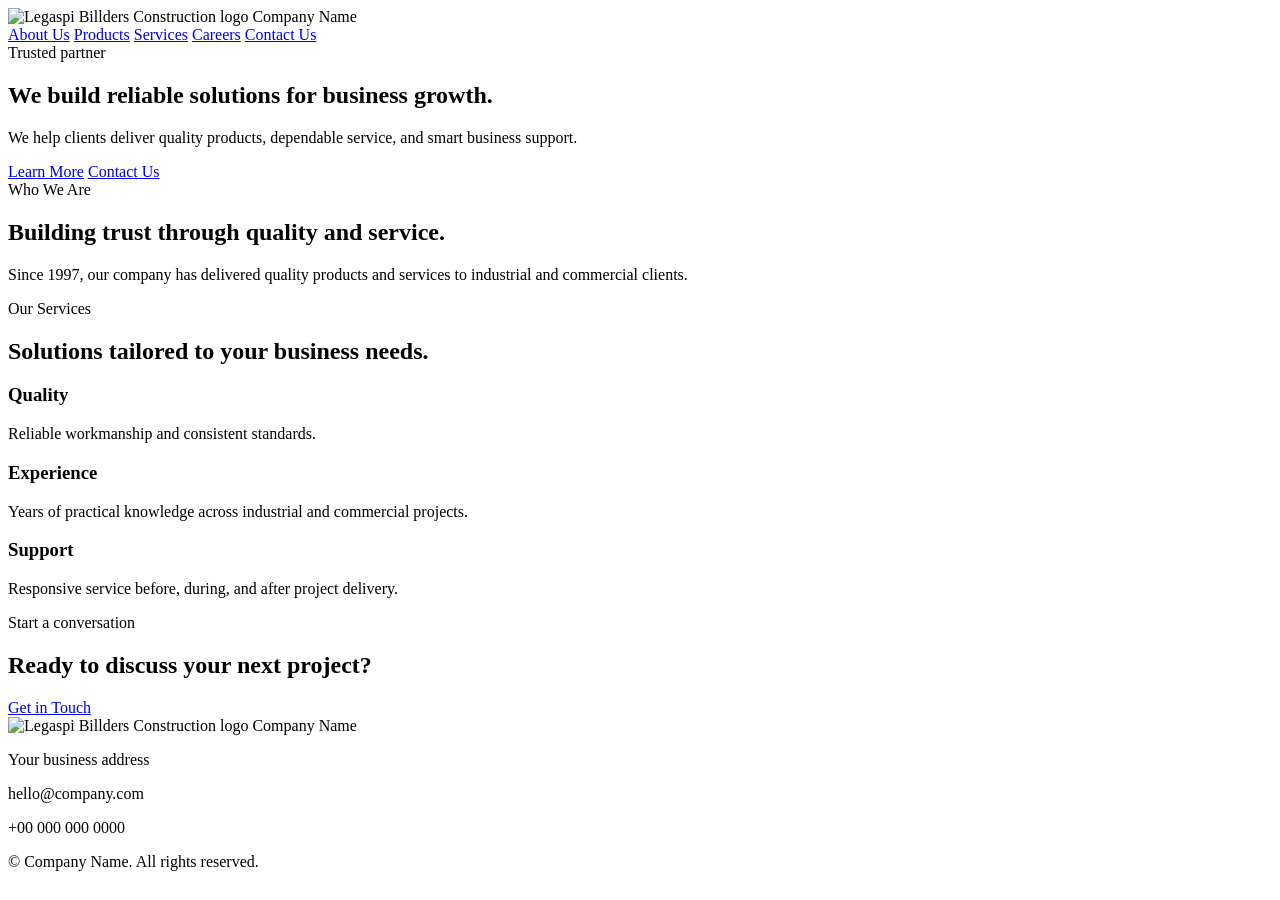
==== index.html @ e93a600a "Add files via upload" ====
<!DOCTYPE html>
<html lang="en">
  <head>
    <meta charset="UTF-8" />
    <meta name="viewport" content="width=device-width, initial-scale=1.0" />
    <title>Company Name</title>
    <meta name="description" content="Corporate company website starter for GitHub Pages with CMS editing support." />
    <link rel="preconnect" href="https://fonts.googleapis.com" />
    <link rel="preconnect" href="https://fonts.gstatic.com" crossorigin />
    <link href="https://fonts.googleapis.com/css2?family=Inter:wght@400;500;600;700;800&display=swap" rel="stylesheet" />
    <link rel="stylesheet" href="css/style.css" />
  </head>
  <body>
    <header class="site-header">
      <div class="container nav">
        <div class="brand">
          <img src="assets/logo.png" alt="Legaspi Billders Construction logo" class="brand-logo" />
          <span id="brand-name">Company Name</span>
        </div>
        <nav class="main-nav" aria-label="Main navigation">
          <a href="index.html" class="active">About Us</a>
          <a href="products.html">Products</a>
          <a href="services.html">Services</a>
          <a href="careers.html">Careers</a>
          <a href="contact.html">Contact Us</a>
        </nav>
      </div>
    </header>

    <main>
      <section class="hero">
        <div class="hero-overlay"></div>
        <div class="container hero-inner">
          <div class="hero-copy">
            <span class="eyebrow">Trusted partner</span>
            <h1 id="hero-title">We build reliable solutions for business growth.</h1>
            <p id="hero-subtitle">
              We help clients deliver quality products, dependable service, and smart business support.
            </p>
            <div class="hero-actions">
              <a class="btn btn-primary" href="about.html">Learn More</a>
              <a class="btn btn-secondary" href="contact.html">Contact Us</a>
            </div>
          </div>
        </div>
      </section>

      <section class="section intro">
        <div class="container two-col">
          <div>
            <span class="section-tag">Who We Are</span>
            <h2 id="about-title">Building trust through quality and service.</h2>
          </div>
          <div>
            <p id="about-summary">
              Since 1997, our company has delivered quality products and services to industrial and commercial clients.
            </p>
          </div>
        </div>
      </section>

      <section class="section services-overview">
        <div class="container">
          <div class="section-header">
            <span class="section-tag">Our Services</span>
            <h2>Solutions tailored to your business needs.</h2>
          </div>
          <div class="card-grid" id="services-grid"></div>
        </div>
      </section>

      <section class="section highlight-band">
        <div class="container three-col">
          <div class="info-box">
            <h3>Quality</h3>
            <p>Reliable workmanship and consistent standards.</p>
          </div>
          <div class="info-box">
            <h3>Experience</h3>
            <p>Years of practical knowledge across industrial and commercial projects.</p>
          </div>
          <div class="info-box">
            <h3>Support</h3>
            <p>Responsive service before, during, and after project delivery.</p>
          </div>
        </div>
      </section>

      <section class="section cta-section">
        <div class="container cta-box">
          <div>
            <span class="section-tag">Start a conversation</span>
            <h2>Ready to discuss your next project?</h2>
          </div>
          <a class="btn btn-primary" href="contact.html">Get in Touch</a>
        </div>
      </section>
    </main>

    <footer class="site-footer">
      <div class="container footer-inner">
        <div>
          <div class="brand footer-brand">
            <img src="assets/logo.png" alt="Legaspi Billders Construction logo" class="brand-logo footer-logo" />
            <span id="footer-brand">Company Name</span>
          </div>
          <p id="footer-address">Your business address</p>
        </div>
        <div>
          <p id="footer-contact">hello@company.com</p>
          <p id="footer-phone">+00 000 000 0000</p>
        </div>
      </div>
      <div class="container footer-bottom">
        <p>© <span id="year"></span> <span id="company-short">Company Name</span>. All rights reserved.</p>
      </div>
    </footer>

    <script src="js/site-data.js"></script>
  </body>
</html>
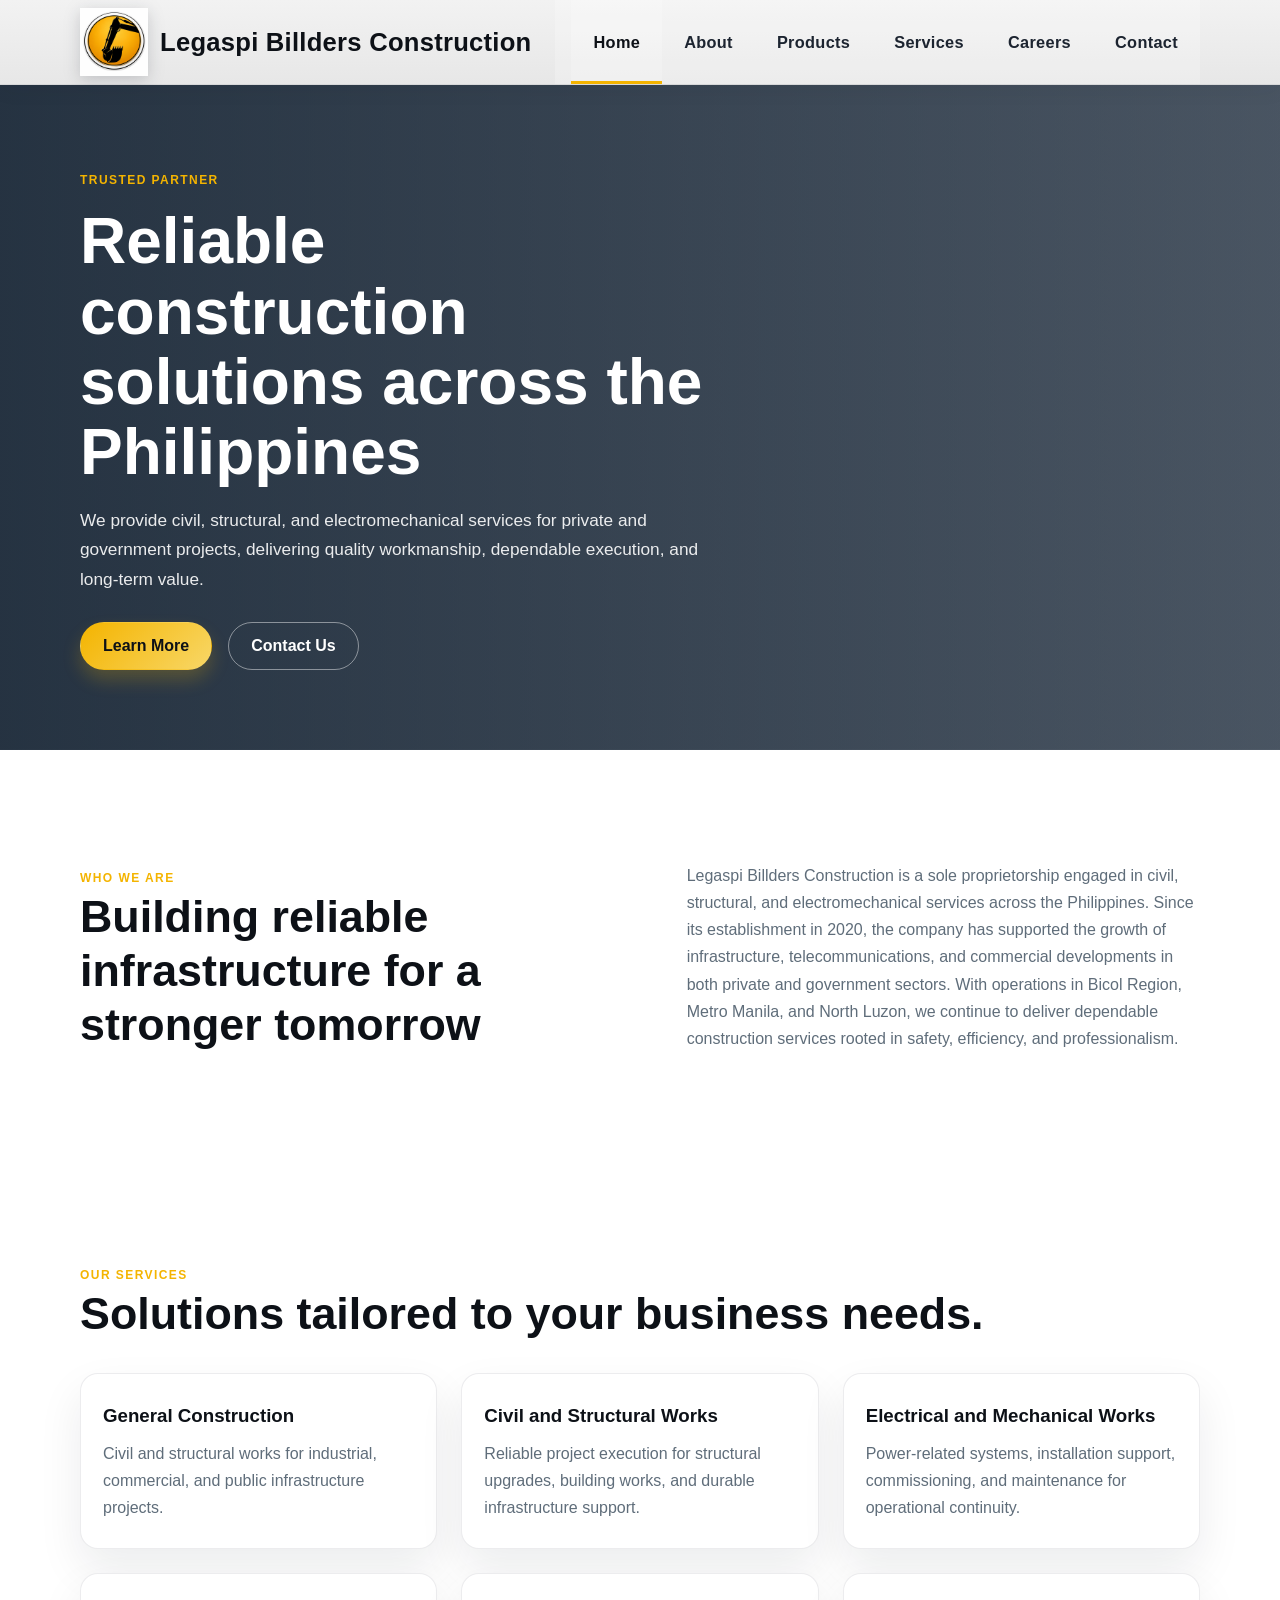
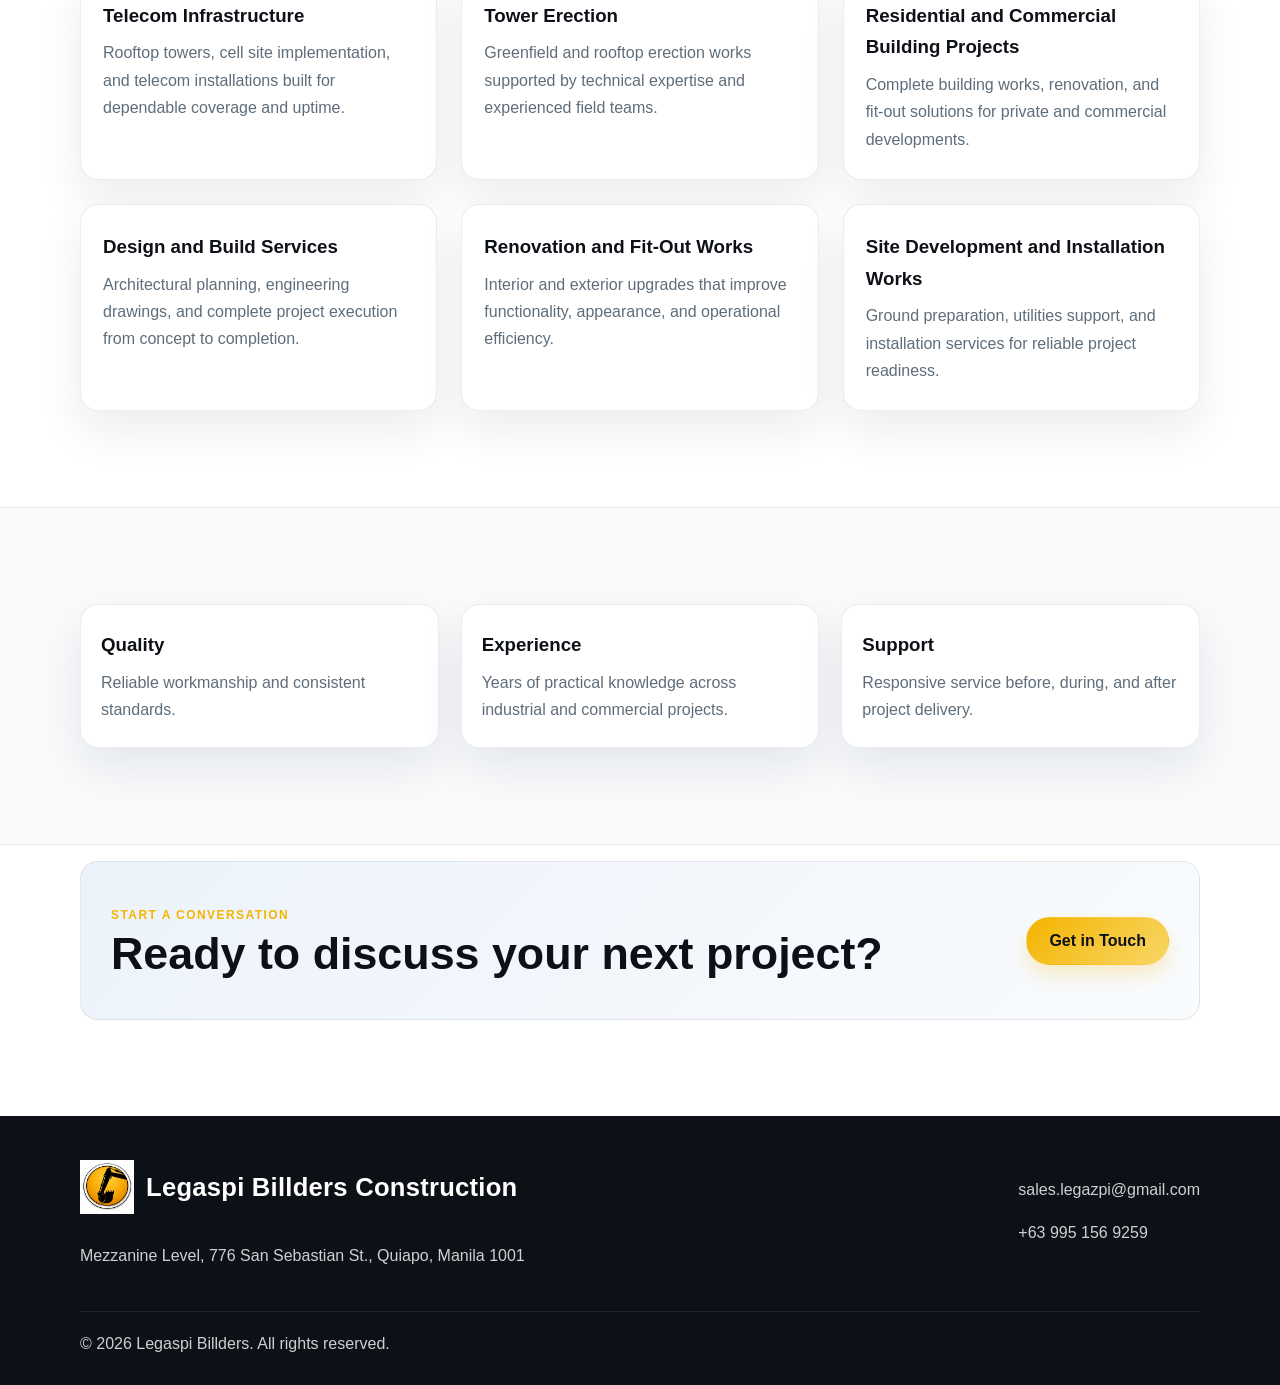
==== commit 3fe5be9f: "Add files via upload" ====
--- a/index.html
+++ b/index.html
@@ -3,8 +3,8 @@
   <head>
     <meta charset="UTF-8" />
     <meta name="viewport" content="width=device-width, initial-scale=1.0" />
-    <title>Company Name</title>
-    <meta name="description" content="Corporate company website starter for GitHub Pages with CMS editing support." />
+    <title>Legaspi Billders Construction</title>
+    <meta name="description" content="Legaspi Billders Construction specializes in civil, structural, and electromechanical services for infrastructure, telecom, and commercial projects across the Philippines." />
     <link rel="preconnect" href="https://fonts.googleapis.com" />
     <link rel="preconnect" href="https://fonts.gstatic.com" crossorigin />
     <link href="https://fonts.googleapis.com/css2?family=Inter:wght@400;500;600;700;800&display=swap" rel="stylesheet" />
@@ -15,14 +15,15 @@
       <div class="container nav">
         <div class="brand">
           <img src="assets/logo.png" alt="Legaspi Billders Construction logo" class="brand-logo" />
-          <span id="brand-name">Company Name</span>
+          <span id="brand-name">Legaspi Billders Construction</span>
         </div>
         <nav class="main-nav" aria-label="Main navigation">
-          <a href="index.html" class="active">About Us</a>
+          <a href="index.html" class="active">Home</a>
+          <a href="about.html">About</a>
           <a href="products.html">Products</a>
           <a href="services.html">Services</a>
           <a href="careers.html">Careers</a>
-          <a href="contact.html">Contact Us</a>
+          <a href="contact.html">Contact</a>
         </nav>
       </div>
     </header>
@@ -33,9 +34,9 @@
         <div class="container hero-inner">
           <div class="hero-copy">
             <span class="eyebrow">Trusted partner</span>
-            <h1 id="hero-title">We build reliable solutions for business growth.</h1>
+            <h1 id="hero-title">Reliable construction solutions across the Philippines</h1>
             <p id="hero-subtitle">
-              We help clients deliver quality products, dependable service, and smart business support.
+              We provide civil, structural, and electromechanical services for private and government projects, delivering quality workmanship, dependable execution, and long-term value.
             </p>
             <div class="hero-actions">
               <a class="btn btn-primary" href="about.html">Learn More</a>
@@ -49,11 +50,11 @@
         <div class="container two-col">
           <div>
             <span class="section-tag">Who We Are</span>
-            <h2 id="about-title">Building trust through quality and service.</h2>
+            <h2 id="about-title">Building reliable infrastructure for a stronger tomorrow</h2>
           </div>
           <div>
             <p id="about-summary">
-              Since 1997, our company has delivered quality products and services to industrial and commercial clients.
+              Legaspi Billders Construction is a sole proprietorship engaged in civil, structural, and electromechanical services across the Philippines. Since its establishment in 2020, the company has supported the growth of infrastructure, telecommunications, and commercial developments in both private and government sectors.
             </p>
           </div>
         </div>
@@ -102,17 +103,17 @@
         <div>
           <div class="brand footer-brand">
             <img src="assets/logo.png" alt="Legaspi Billders Construction logo" class="brand-logo footer-logo" />
-            <span id="footer-brand">Company Name</span>
+            <span id="footer-brand">Legaspi Billders Construction</span>
           </div>
-          <p id="footer-address">Your business address</p>
+          <p id="footer-address">Mezzanine Level, 776 San Sebastian St., Quiapo, Manila 1001</p>
         </div>
         <div>
-          <p id="footer-contact">hello@company.com</p>
-          <p id="footer-phone">+00 000 000 0000</p>
+          <p id="footer-contact">sales.legazpi@gmail.com</p>
+          <p id="footer-phone">+63 995 156 9259</p>
         </div>
       </div>
       <div class="container footer-bottom">
-        <p>© <span id="year"></span> <span id="company-short">Company Name</span>. All rights reserved.</p>
+        <p>© <span id="year"></span> <span id="company-short">Legaspi Billders Construction</span>. All rights reserved.</p>
       </div>
     </footer>
 
--- a/css/style.css
+++ b/css/style.css
@@ -0,0 +1,452 @@
+:root {
+  --primary: #111827;
+  --primary-dark: #0d1117;
+  --secondary: #f1f5f9;
+  --accent: #f4b400;
+  --accent-soft: #f8d767;
+  --text: #1f2937;
+  --muted: #5f6d7a;
+  --white: #ffffff;
+  --border: rgba(15, 23, 42, 0.08);
+  --shadow: 0 20px 45px rgba(15, 23, 42, 0.08);
+  --radius: 18px;
+}
+
+* {
+  box-sizing: border-box;
+}
+
+html {
+  scroll-behavior: smooth;
+}
+
+body {
+  margin: 0;
+  font-family: "Inter", sans-serif;
+  color: var(--text);
+  background: #fff;
+  line-height: 1.7;
+}
+
+a {
+  color: inherit;
+  text-decoration: none;
+}
+
+img {
+  max-width: 100%;
+  display: block;
+}
+
+.container {
+  width: min(1120px, calc(100% - 32px));
+  margin: 0 auto;
+}
+
+.site-header {
+  position: sticky;
+  top: 0;
+  z-index: 50;
+  background: linear-gradient(180deg, #f2f2f2 0%, #e7e7e7 100%);
+  border-bottom: 1px solid rgba(17, 24, 39, 0.12);
+  box-shadow: 0 8px 18px rgba(17, 24, 39, 0.04);
+}
+
+.nav {
+  display: flex;
+  align-items: center;
+  justify-content: space-between;
+  min-height: 84px;
+  gap: 24px;
+}
+
+.brand {
+  display: inline-flex;
+  align-items: center;
+  gap: 12px;
+  font-size: clamp(1.1rem, 2vw, 1.75rem);
+  font-weight: 900;
+  letter-spacing: 0.01em;
+  color: var(--primary-dark);
+  line-height: 1.12;
+}
+
+.brand-logo {
+  width: 68px;
+  height: 68px;
+  object-fit: contain;
+  display: block;
+  filter: drop-shadow(0 4px 8px rgba(17, 24, 39, 0.18));
+}
+
+.footer-logo {
+  width: 54px;
+  height: 54px;
+}
+
+.main-nav {
+  display: flex;
+  align-items: stretch;
+  gap: 0;
+  font-size: 1.02rem;
+  background: rgba(255, 255, 255, 0.2);
+  flex: 1;
+  justify-content: flex-end;
+}
+
+.main-nav a {
+  color: #1c2430;
+  transition: all 0.2s ease;
+  padding: 24px 22px 19px;
+  min-height: 84px;
+  display: inline-flex;
+  align-items: center;
+  justify-content: center;
+  border-bottom: 3px solid transparent;
+  font-weight: 700;
+  letter-spacing: 0.02em;
+}
+
+.main-nav a:hover,
+.main-nav a.active {
+  color: var(--primary-dark);
+  border-bottom-color: var(--accent);
+  background: rgba(255, 255, 255, 0.18);
+}
+
+.hero {
+  position: relative;
+  min-height: 540px;
+  display: flex;
+  align-items: center;
+  background-image: linear-gradient(rgba(11, 27, 47, 0.6), rgba(11, 27, 47, 0.6)), url("https://images.unsplash.com/photo-1522202176988-66273c2fd55f?auto=format&fit=crop&w=1600&q=80");
+  background-size: cover;
+  background-position: center;
+}
+
+.hero-overlay {
+  position: absolute;
+  inset: 0;
+  background: linear-gradient(90deg, rgba(7, 22, 38, 0.7), rgba(7, 22, 38, 0.35));
+}
+
+.hero-inner {
+  position: relative;
+  z-index: 1;
+  padding: 80px 0;
+}
+
+.hero-copy {
+  max-width: 640px;
+  color: var(--white);
+}
+
+.eyebrow,
+.section-tag {
+  display: inline-block;
+  font-size: 0.75rem;
+  font-weight: 800;
+  letter-spacing: 0.12em;
+  text-transform: uppercase;
+  color: var(--accent);
+}
+
+.section-tag.light {
+  color: rgba(255, 255, 255, 0.78);
+}
+
+.hero h1 {
+  margin: 14px 0 18px;
+  font-size: clamp(2.3rem, 5vw, 4rem);
+  line-height: 1.1;
+}
+
+.hero p {
+  margin: 0;
+  color: rgba(255, 255, 255, 0.9);
+  font-size: 1.08rem;
+}
+
+.hero-actions {
+  display: flex;
+  gap: 16px;
+  margin-top: 28px;
+  flex-wrap: wrap;
+}
+
+.btn {
+  display: inline-flex;
+  align-items: center;
+  justify-content: center;
+  min-height: 48px;
+  padding: 0 22px;
+  border-radius: 999px;
+  font-weight: 700;
+  border: 1px solid transparent;
+  transition: transform 0.2s ease, opacity 0.2s ease;
+}
+
+.btn:hover {
+  transform: translateY(-1px);
+}
+
+.btn-primary {
+  background: linear-gradient(135deg, var(--accent) 0%, var(--accent-soft) 100%);
+  color: var(--primary-dark);
+  box-shadow: 0 10px 18px rgba(244, 180, 0, 0.22);
+}
+
+.btn-secondary {
+  background: transparent;
+  border-color: rgba(255, 255, 255, 0.45);
+  color: var(--white);
+}
+
+.section {
+  padding: 96px 0;
+}
+
+.two-col,
+.content-grid,
+.contact-grid {
+  display: grid;
+  grid-template-columns: 1.1fr 1fr;
+  gap: 42px;
+  align-items: center;
+}
+
+.section-header {
+  margin-bottom: 32px;
+}
+
+.section-header h2,
+.intro h2,
+.cta-box h2 {
+  margin: 0;
+  font-size: clamp(2rem, 4vw, 2.8rem);
+  line-height: 1.2;
+  color: var(--primary-dark);
+}
+
+.intro p,
+.content-grid p,
+.info-panel li,
+.contact-card p,
+.info-box p {
+  color: var(--muted);
+}
+
+.card-grid {
+  display: grid;
+  grid-template-columns: repeat(3, minmax(0, 1fr));
+  gap: 24px;
+}
+
+.wide-grid {
+  grid-template-columns: repeat(2, minmax(0, 1fr));
+}
+
+.service-card,
+.info-box,
+.contact-card,
+.info-panel {
+  background: var(--white);
+  border: 1px solid var(--border);
+  border-radius: var(--radius);
+  box-shadow: var(--shadow);
+}
+
+.service-card {
+  padding: 26px 22px;
+}
+
+.service-card h3,
+.info-box h3,
+.contact-card h3,
+.info-panel h3 {
+  margin-top: 0;
+  margin-bottom: 8px;
+  color: var(--primary-dark);
+}
+
+.service-card p,
+.info-box p,
+.contact-card p,
+.info-panel li {
+  margin: 0;
+  color: var(--muted);
+}
+
+.highlight-band {
+  background: #f8fafc;
+  border-top: 1px solid var(--border);
+  border-bottom: 1px solid var(--border);
+}
+
+.three-col {
+  display: grid;
+  grid-template-columns: repeat(3, minmax(0, 1fr));
+  gap: 22px;
+}
+
+.info-box {
+  padding: 24px 20px;
+}
+
+.cta-section {
+  padding-top: 16px;
+}
+
+.cta-box {
+  padding: 38px 30px;
+  background: linear-gradient(135deg, #edf3fb, #f9fbfd);
+  border: 1px solid var(--border);
+  border-radius: var(--radius);
+  display: flex;
+  align-items: center;
+  justify-content: space-between;
+  gap: 28px;
+}
+
+.site-footer {
+  background: var(--primary-dark);
+  color: rgba(255, 255, 255, 0.8);
+  padding-top: 44px;
+}
+
+.footer-inner {
+  display: flex;
+  justify-content: space-between;
+  align-items: flex-start;
+  gap: 24px;
+}
+
+.footer-bottom {
+  border-top: 1px solid rgba(255, 255, 255, 0.08);
+  margin-top: 26px;
+  padding: 18px 0 28px;
+}
+
+.footer-bottom p {
+  margin: 0;
+}
+
+.site-footer .brand {
+  color: var(--white);
+}
+
+.footer-brand {
+  margin-bottom: 12px;
+}
+
+.page-hero {
+  position: relative;
+  min-height: 300px;
+  display: flex;
+  align-items: center;
+  background-image: linear-gradient(rgba(15, 23, 42, 0.75), rgba(15, 23, 42, 0.75)), url("https://images.unsplash.com/photo-1486406146926-c627a92ad1ab?auto=format&fit=crop&w=1600&q=80");
+  background-size: cover;
+  background-position: center;
+}
+
+.page-hero-overlay {
+  position: absolute;
+  inset: 0;
+  background: rgba(13, 25, 39, 0.28);
+}
+
+.page-hero-inner {
+  position: relative;
+  z-index: 1;
+  padding: 70px 0;
+  color: var(--white);
+}
+
+.page-hero h1 {
+  margin: 14px 0 0;
+  font-size: clamp(2.2rem, 4vw, 3.4rem);
+}
+
+.info-panel {
+  padding: 26px 24px;
+}
+
+.info-panel ul {
+  margin: 12px 0 0;
+  padding-left: 18px;
+}
+
+.contact-grid {
+  align-items: start;
+}
+
+.contact-card {
+  padding: 28px 24px;
+}
+
+.contact-form {
+  display: grid;
+  gap: 14px;
+  margin-top: 18px;
+}
+
+.contact-form input,
+.contact-form textarea {
+  width: 100%;
+  border: 1px solid var(--border);
+  border-radius: 12px;
+  padding: 14px 16px;
+  font: inherit;
+  background: rgba(255, 255, 255, 0.85);
+}
+
+.contact-form textarea {
+  resize: vertical;
+  min-height: 120px;
+}
+
+.contact-form .btn {
+  width: fit-content;
+  border: none;
+  cursor: pointer;
+}
+
+@media (max-width: 900px) {
+  .card-grid,
+  .three-col,
+  .two-col,
+  .content-grid,
+  .contact-grid,
+  .wide-grid {
+    grid-template-columns: 1fr;
+  }
+
+  .nav {
+    flex-direction: column;
+    justify-content: center;
+    gap: 12px;
+    padding: 18px 0;
+  }
+
+  .brand {
+    font-size: 1.25rem;
+  }
+
+  .main-nav {
+    flex-wrap: wrap;
+    justify-content: center;
+    width: 100%;
+    gap: 0;
+  }
+
+  .main-nav a {
+    min-height: auto;
+    padding: 14px 16px 12px;
+  }
+
+  .cta-box,
+  .footer-inner {
+    flex-direction: column;
+    align-items: flex-start;
+  }
+}
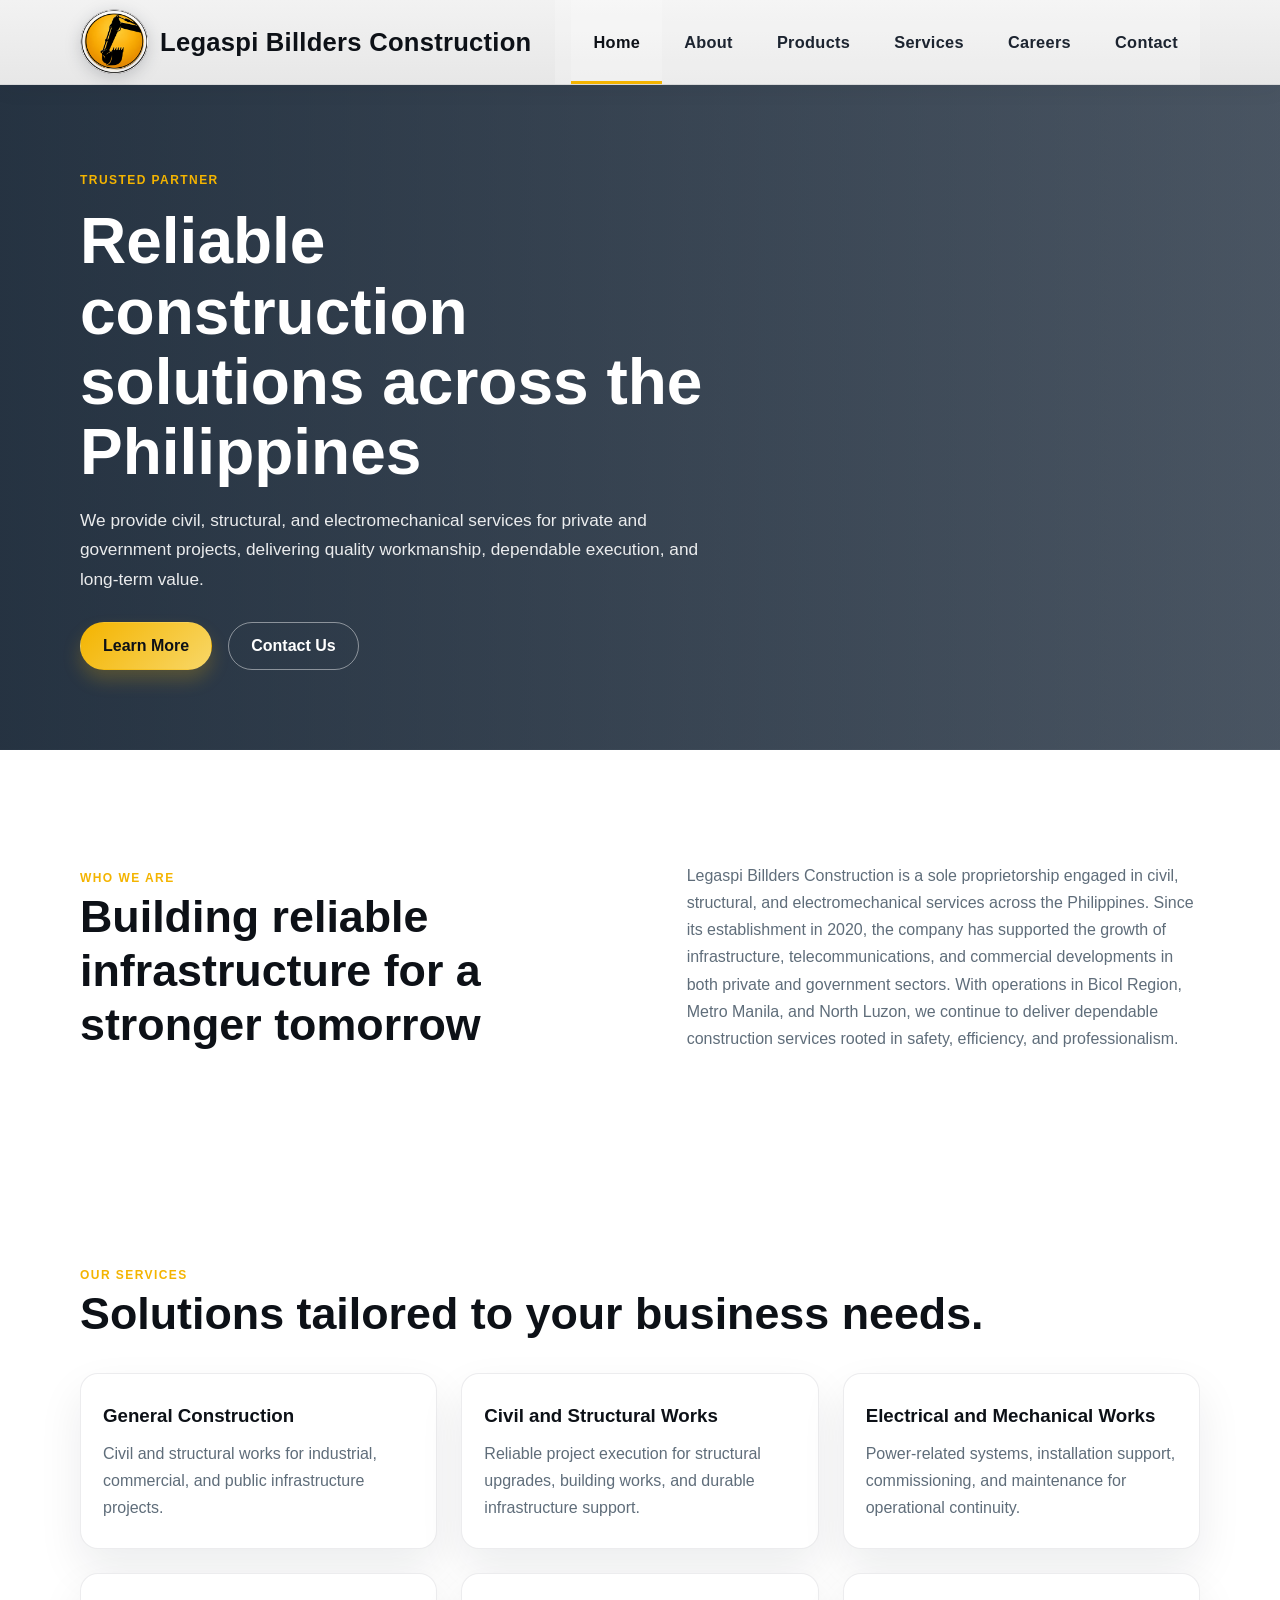
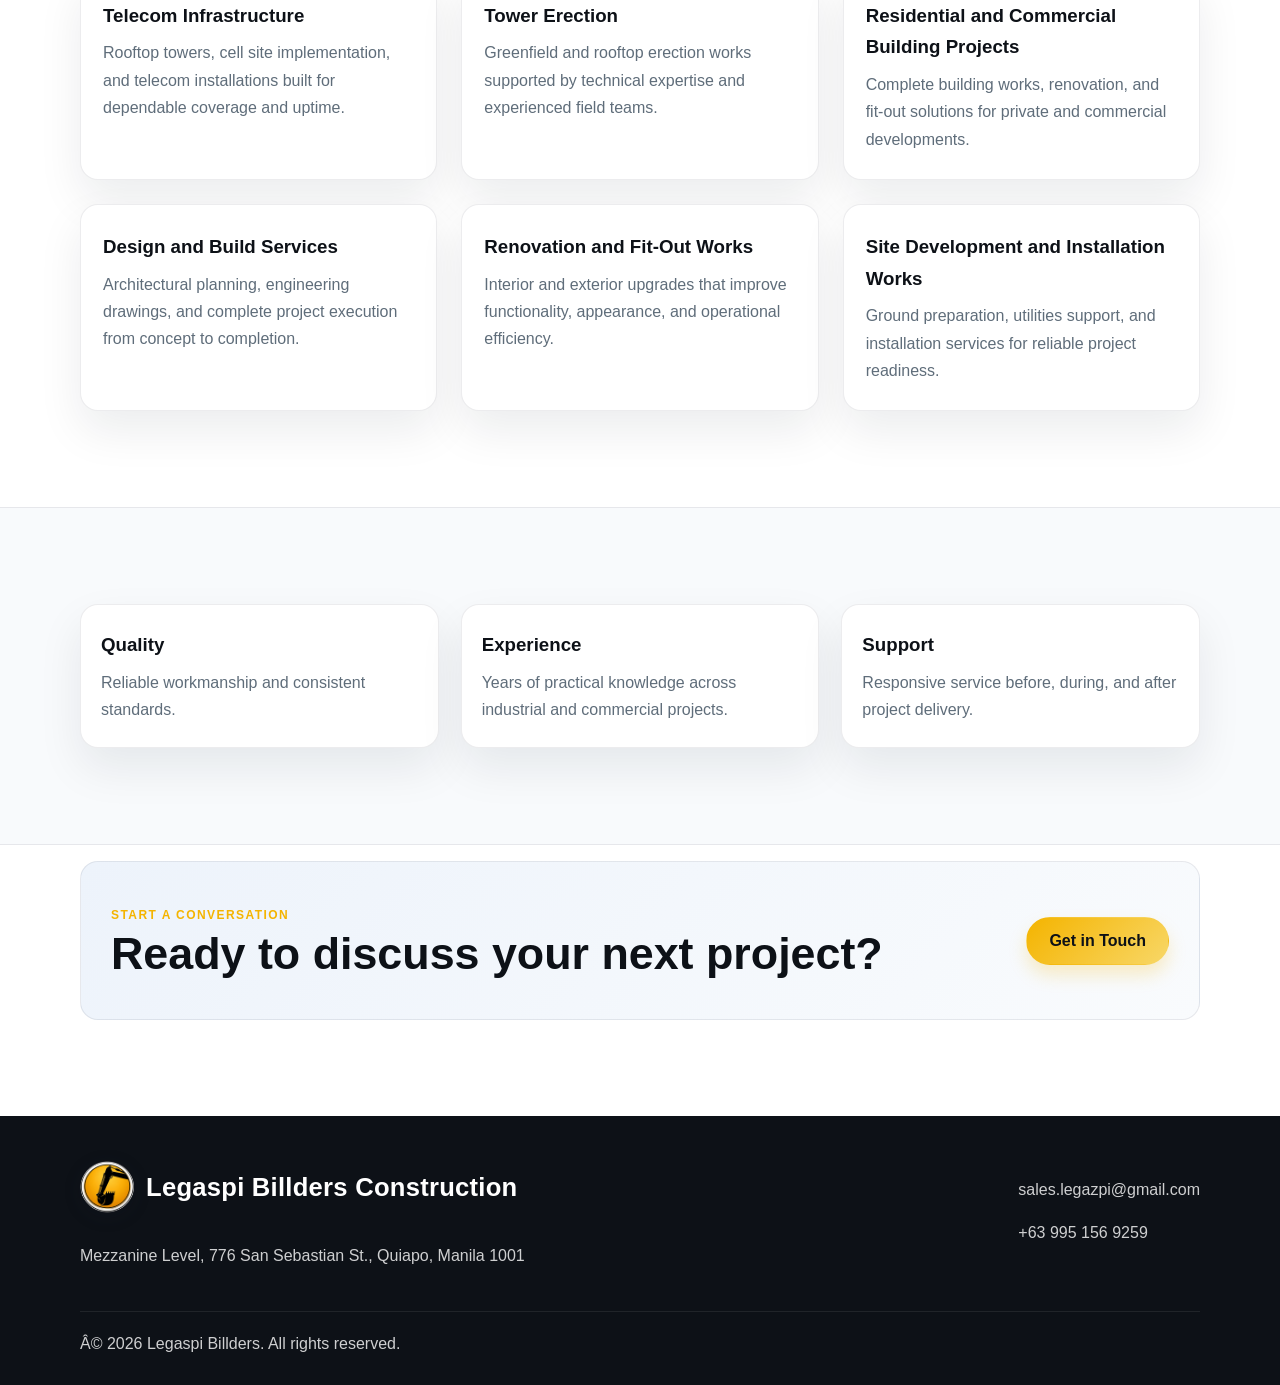
==== commit 83e9182d: "Add files via upload" ====
--- a/index.html
+++ b/index.html
@@ -1,4 +1,4 @@
-<!DOCTYPE html>
+﻿<!DOCTYPE html>
 <html lang="en">
   <head>
     <meta charset="UTF-8" />
@@ -14,7 +14,7 @@
     <header class="site-header">
       <div class="container nav">
         <div class="brand">
-          <img src="assets/logo.png" alt="Legaspi Billders Construction logo" class="brand-logo" />
+          <img src="assets/logo.svg" alt="Legaspi Billders Construction logo" class="brand-logo" />
           <span id="brand-name">Legaspi Billders Construction</span>
         </div>
         <nav class="main-nav" aria-label="Main navigation">
@@ -102,7 +102,7 @@
       <div class="container footer-inner">
         <div>
           <div class="brand footer-brand">
-            <img src="assets/logo.png" alt="Legaspi Billders Construction logo" class="brand-logo footer-logo" />
+            <img src="assets/logo.svg" alt="Legaspi Billders Construction logo" class="brand-logo footer-logo" />
             <span id="footer-brand">Legaspi Billders Construction</span>
           </div>
           <p id="footer-address">Mezzanine Level, 776 San Sebastian St., Quiapo, Manila 1001</p>
@@ -113,10 +113,11 @@
         </div>
       </div>
       <div class="container footer-bottom">
-        <p>© <span id="year"></span> <span id="company-short">Legaspi Billders Construction</span>. All rights reserved.</p>
+        <p>Â© <span id="year"></span> <span id="company-short">Legaspi Billders Construction</span>. All rights reserved.</p>
       </div>
     </footer>
 
     <script src="js/site-data.js"></script>
   </body>
 </html>
+
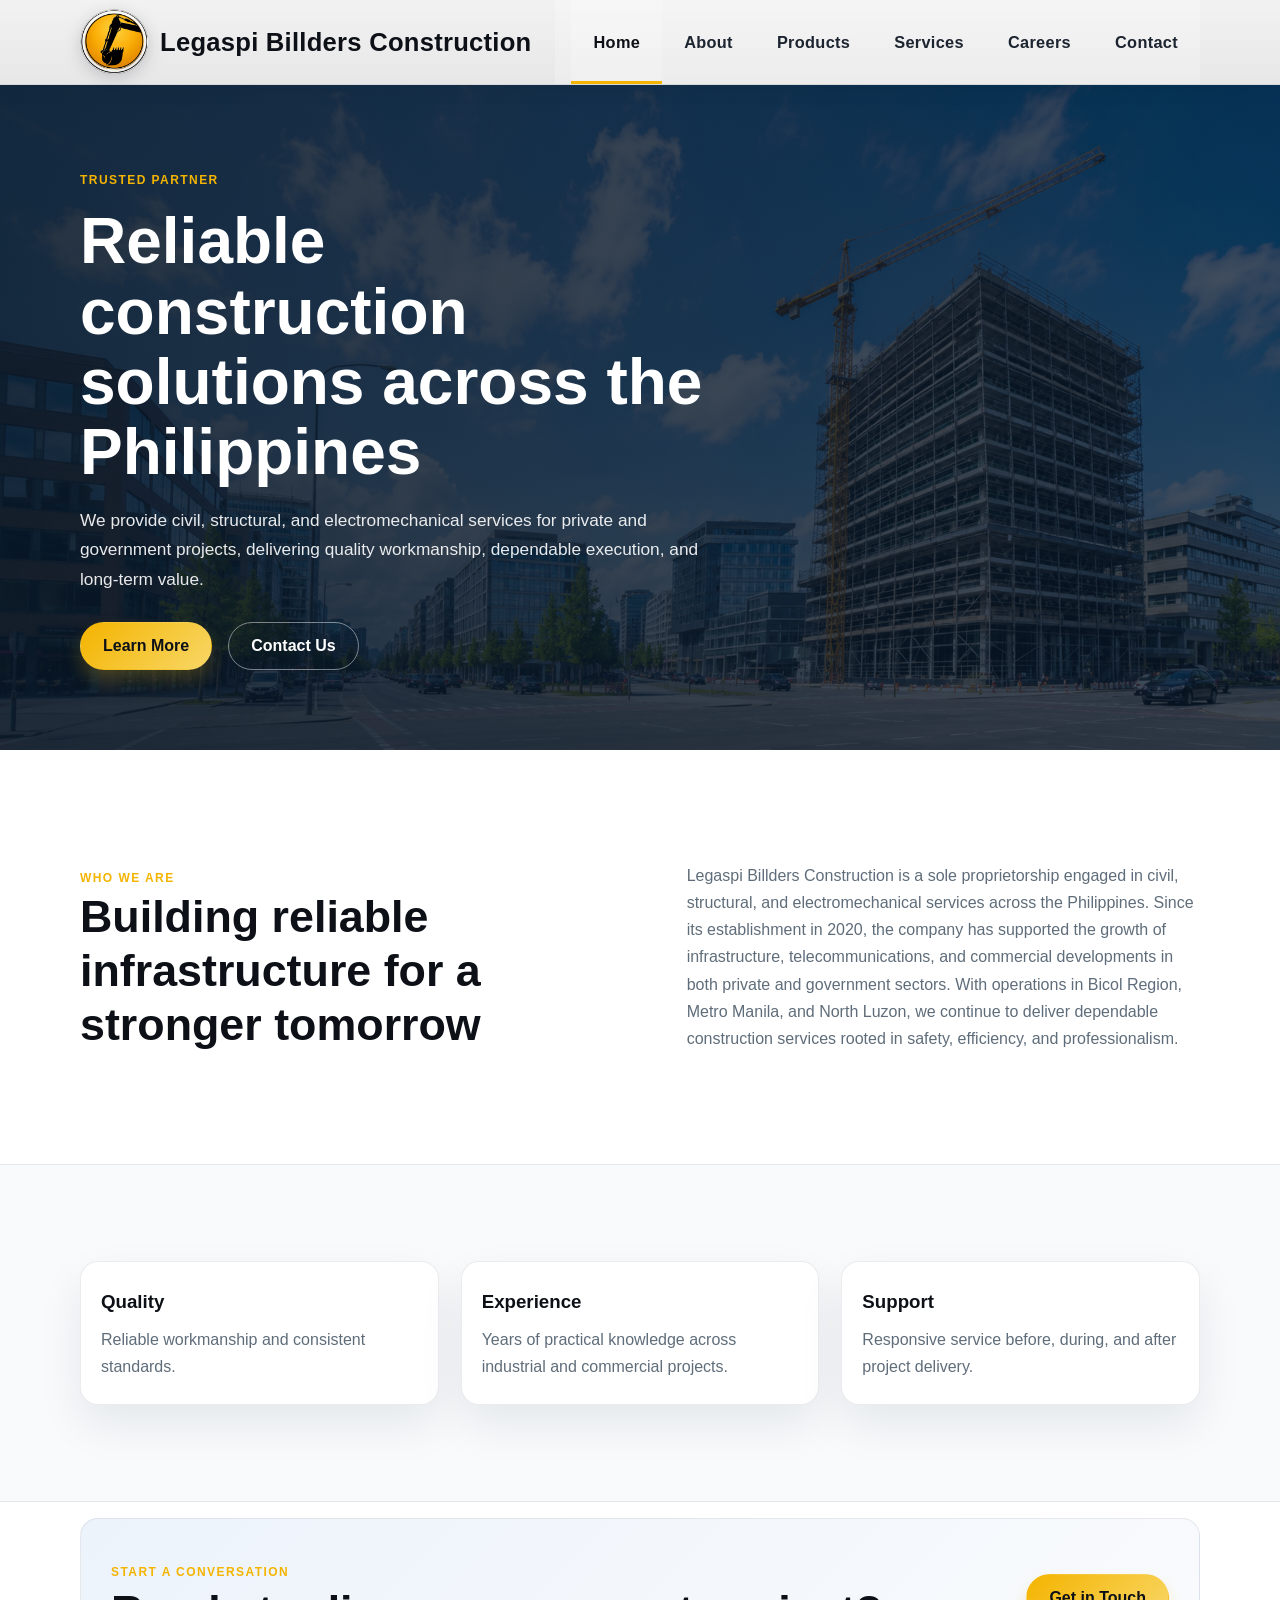
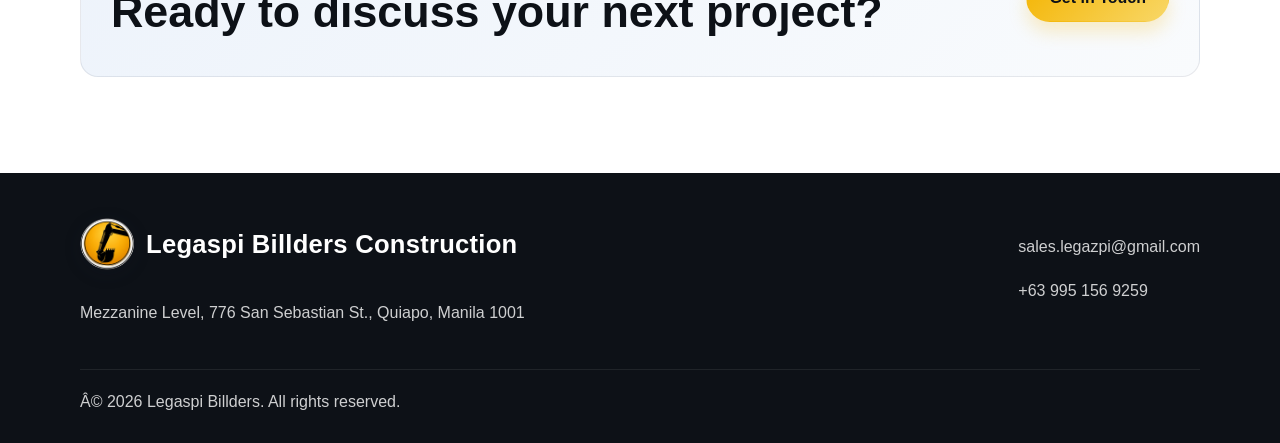
==== commit 2fedeb27: "Add files via upload" ====
--- a/index.html
+++ b/index.html
@@ -60,16 +60,6 @@
         </div>
       </section>
 
-      <section class="section services-overview">
-        <div class="container">
-          <div class="section-header">
-            <span class="section-tag">Our Services</span>
-            <h2>Solutions tailored to your business needs.</h2>
-          </div>
-          <div class="card-grid" id="services-grid"></div>
-        </div>
-      </section>
-
       <section class="section highlight-band">
         <div class="container three-col">
           <div class="info-box">
--- a/css/style.css
+++ b/css/style.css
@@ -119,7 +119,7 @@
   min-height: 540px;
   display: flex;
   align-items: center;
-  background-image: linear-gradient(rgba(11, 27, 47, 0.6), rgba(11, 27, 47, 0.6)), url("https://images.unsplash.com/photo-1522202176988-66273c2fd55f?auto=format&fit=crop&w=1600&q=80");
+  background-image: linear-gradient(rgba(11, 27, 47, 0.6), rgba(11, 27, 47, 0.6)), url("../assets/Home_Background.png");
   background-size: cover;
   background-position: center;
 }
@@ -257,7 +257,30 @@
 }
 
 .service-card {
-  padding: 26px 22px;
+  padding: 0;
+  overflow: hidden;
+  background: #f3f5f7;
+}
+
+.service-media {
+  background: #ffffff;
+  display: flex;
+  align-items: center;
+  justify-content: center;
+  min-height: 250px;
+  padding: 18px;
+}
+
+.service-media img {
+  display: block;
+  width: 100%;
+  max-height: 220px;
+  object-fit: contain;
+  background: transparent;
+}
+
+.service-copy {
+  padding: 22px 22px 26px;
 }
 
 .service-card h3,
@@ -277,6 +300,16 @@
   color: var(--muted);
 }
 
+.service-card h3 {
+  margin: 0 0 10px;
+  color: #0f172a;
+  font-size: clamp(1.4rem, 2vw, 2rem);
+}
+
+.service-card p {
+  line-height: 1.6;
+}
+
 .highlight-band {
   background: #f8fafc;
   border-top: 1px solid var(--border);
@@ -344,9 +377,30 @@
   min-height: 300px;
   display: flex;
   align-items: center;
-  background-image: linear-gradient(rgba(15, 23, 42, 0.75), rgba(15, 23, 42, 0.75)), url("https://images.unsplash.com/photo-1486406146926-c627a92ad1ab?auto=format&fit=crop&w=1600&q=80");
+  background-image: linear-gradient(rgba(15, 23, 42, 0.75), rgba(15, 23, 42, 0.75)), url("../assets/Home_Background.png");
   background-size: cover;
   background-position: center;
+  background-repeat: no-repeat;
+}
+
+body.page-about .page-hero {
+  background-image: linear-gradient(rgba(15, 23, 42, 0.72), rgba(15, 23, 42, 0.72)), url("../assets/about-background.png");
+}
+
+body.page-products .page-hero {
+  background-image: linear-gradient(rgba(15, 23, 42, 0.72), rgba(15, 23, 42, 0.72)), url("../assets/products-background.png");
+}
+
+body.page-services .page-hero {
+  background-image: linear-gradient(rgba(15, 23, 42, 0.72), rgba(15, 23, 42, 0.72)), url("../assets/services-background.png");
+}
+
+body.page-careers .page-hero {
+  background-image: linear-gradient(rgba(15, 23, 42, 0.72), rgba(15, 23, 42, 0.72)), url("../assets/careers-background.png");
+}
+
+body.page-contact .page-hero {
+  background-image: linear-gradient(rgba(15, 23, 42, 0.72), rgba(15, 23, 42, 0.72)), url("../assets/contact-background.png");
 }
 
 .page-hero-overlay {
@@ -393,22 +447,53 @@
 .contact-form input,
 .contact-form textarea {
   width: 100%;
-  border: 1px solid var(--border);
-  border-radius: 12px;
-  padding: 14px 16px;
+  border: 1px solid rgba(17, 24, 39, 0.12);
+  border-radius: 14px;
+  padding: 16px 18px;
   font: inherit;
-  background: rgba(255, 255, 255, 0.85);
+  font-size: 1.02rem;
+  background: rgba(255, 255, 255, 0.92);
+  color: var(--text);
+  box-shadow: inset 0 1px 2px rgba(17, 24, 39, 0.02);
+}
+
+.contact-form input::placeholder,
+.contact-form textarea::placeholder {
+  color: #6b7280;
 }
 
 .contact-form textarea {
   resize: vertical;
-  min-height: 120px;
+  min-height: 140px;
 }
 
 .contact-form .btn {
   width: fit-content;
   border: none;
   cursor: pointer;
+}
+
+.form-status {
+  margin-top: 18px;
+  min-height: 24px;
+  font-weight: 700;
+  color: #0f766e;
+  background: rgba(16, 185, 129, 0.08);
+  border: 1px solid rgba(16, 185, 129, 0.2);
+  border-radius: 12px;
+  padding: 12px 14px;
+}
+
+.form-status.success {
+  color: #0f766e;
+  background: rgba(16, 185, 129, 0.08);
+  border-color: rgba(16, 185, 129, 0.2);
+}
+
+.form-status.error {
+  color: #b91c1c;
+  background: rgba(239, 68, 68, 0.08);
+  border-color: rgba(239, 68, 68, 0.2);
 }
 
 @media (max-width: 900px) {
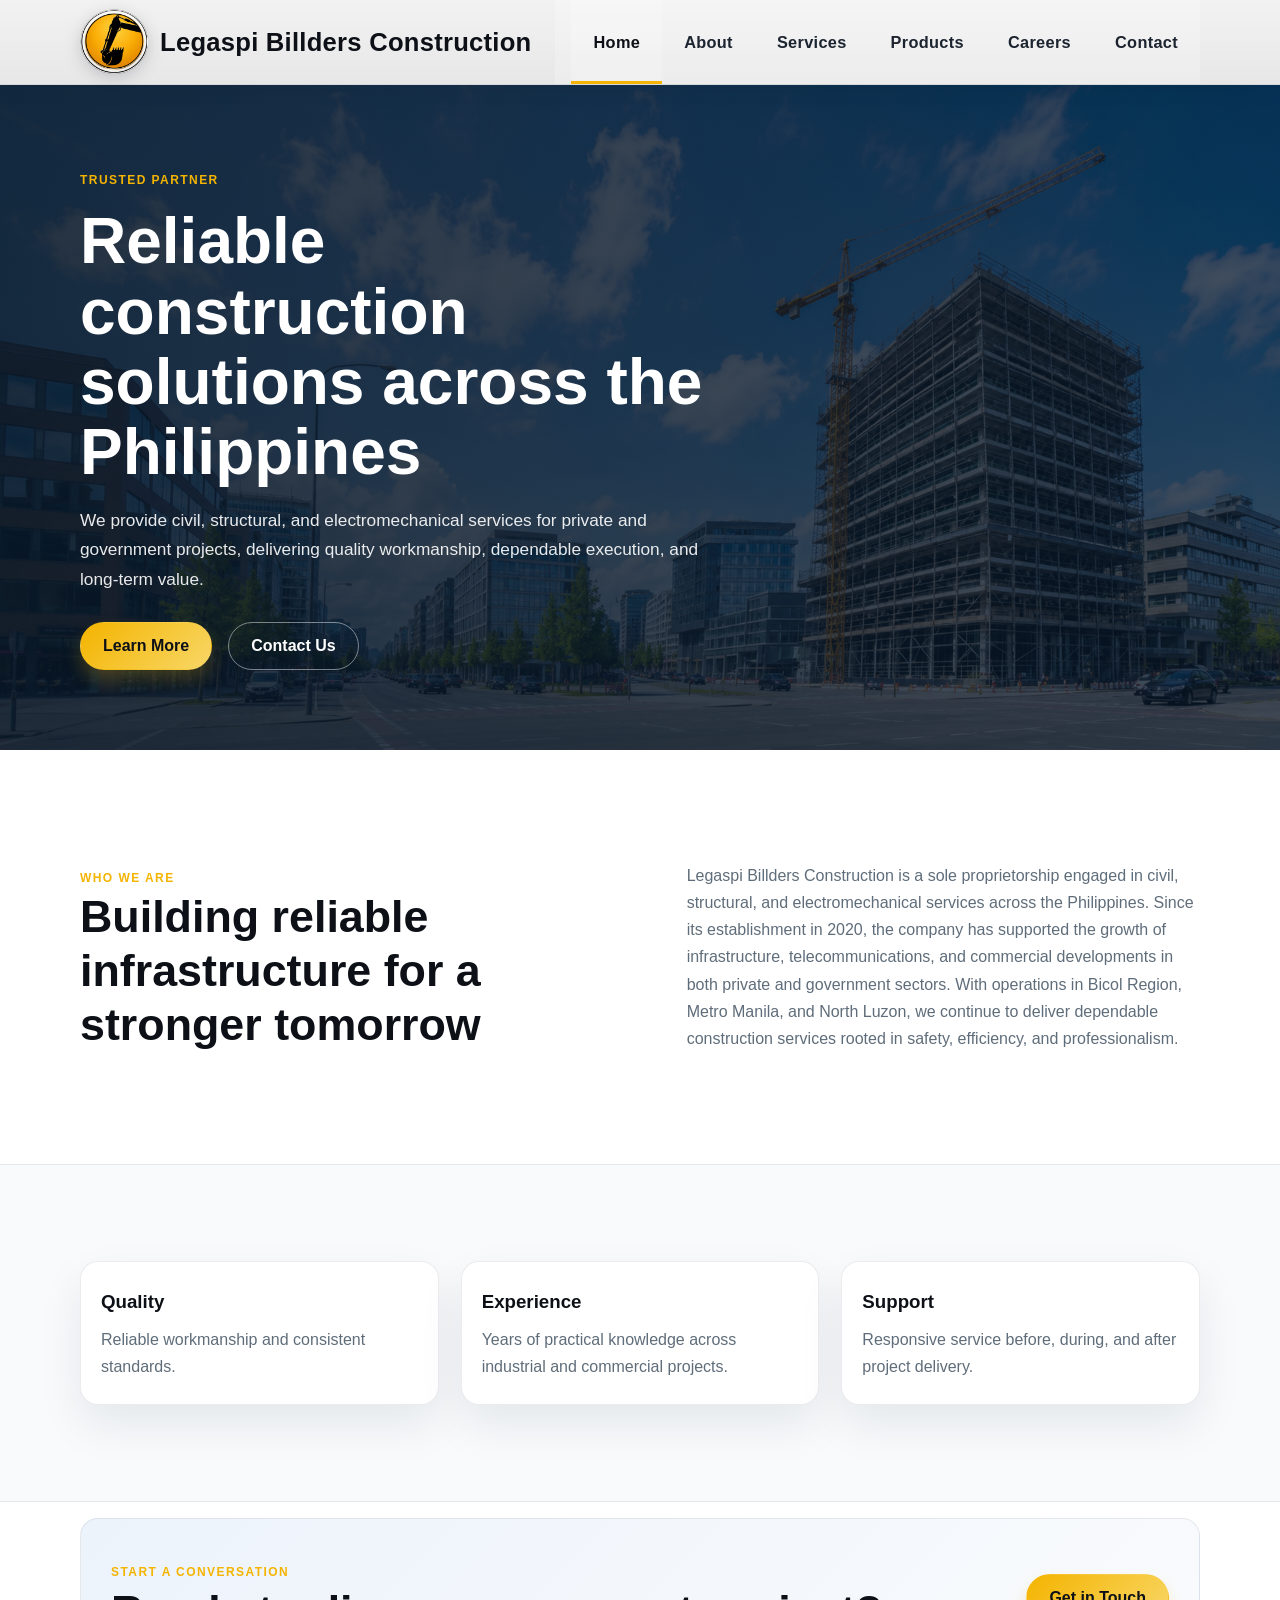
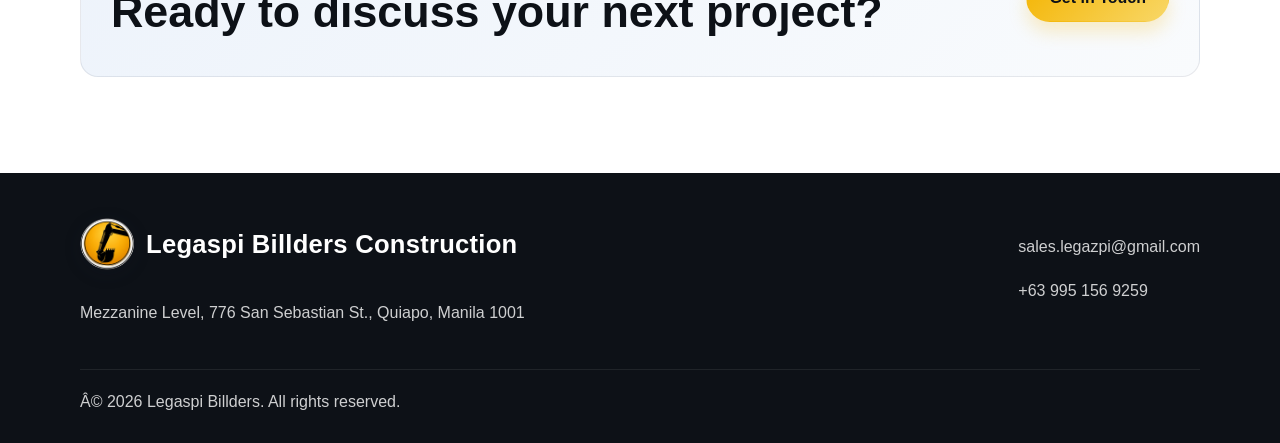
==== commit e7b23f84: "Add files via upload" ====
--- a/index.html
+++ b/index.html
@@ -20,8 +20,8 @@
         <nav class="main-nav" aria-label="Main navigation">
           <a href="index.html" class="active">Home</a>
           <a href="about.html">About</a>
+          <a href="services.html">Services</a>
           <a href="products.html">Products</a>
-          <a href="services.html">Services</a>
           <a href="careers.html">Careers</a>
           <a href="contact.html">Contact</a>
         </nav>
--- a/css/style.css
+++ b/css/style.css
@@ -239,7 +239,7 @@
 .card-grid {
   display: grid;
   grid-template-columns: repeat(3, minmax(0, 1fr));
-  gap: 24px;
+  gap: 18px;
 }
 
 .wide-grid {
@@ -280,7 +280,7 @@
 }
 
 .service-copy {
-  padding: 22px 22px 26px;
+  padding: 18px 18px 20px;
 }
 
 .service-card h3,
@@ -301,13 +301,19 @@
 }
 
 .service-card h3 {
-  margin: 0 0 10px;
+  margin: 0 0 8px;
   color: #0f172a;
-  font-size: clamp(1.4rem, 2vw, 2rem);
+  font-size: clamp(1.2rem, 1.8vw, 1.8rem);
 }
 
 .service-card p {
-  line-height: 1.6;
+  line-height: 1.45;
+  text-align: justify;
+}
+
+.service-card p strong {
+  color: #0f172a;
+  font-weight: 800;
 }
 
 .highlight-band {
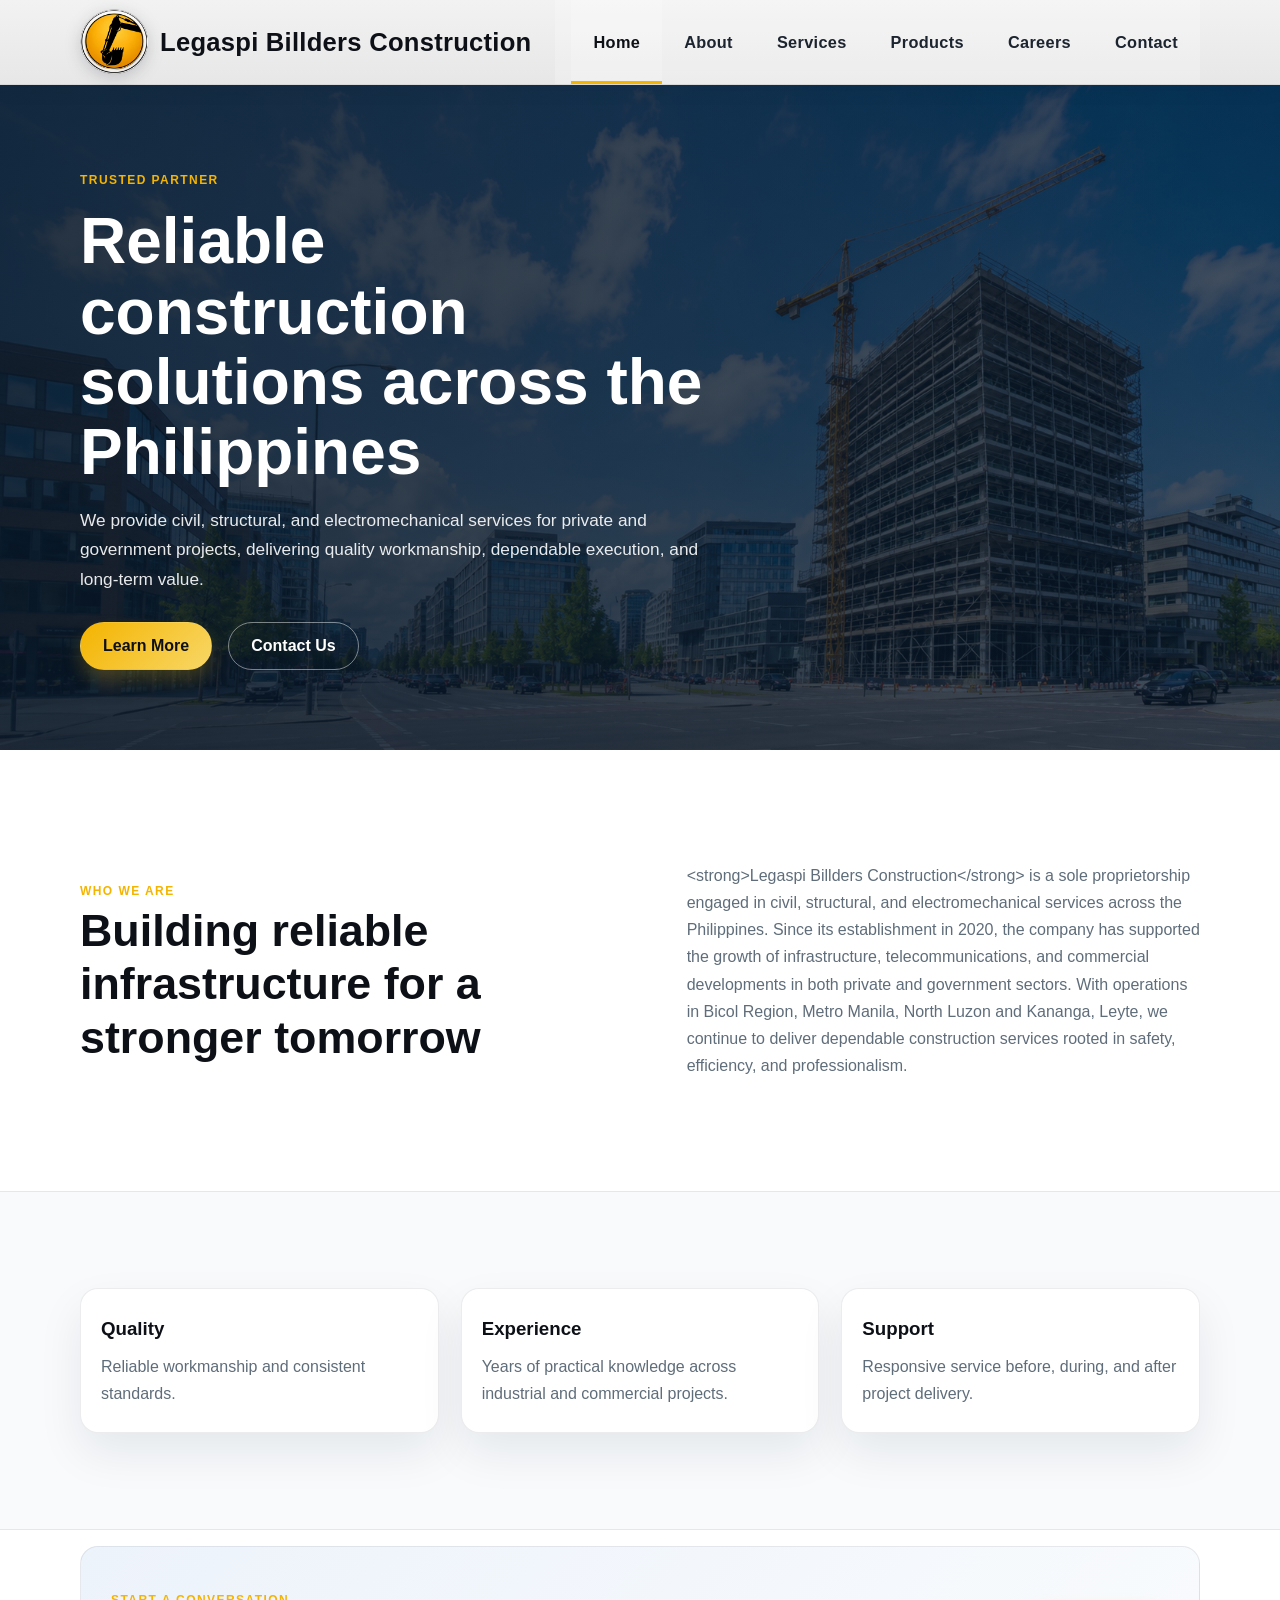
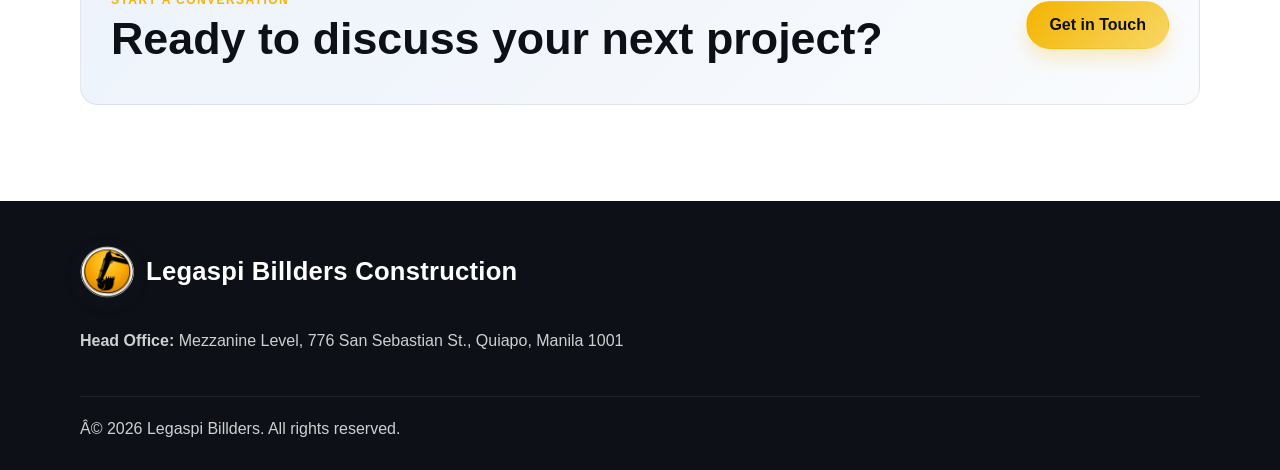
==== commit e33ea499: "Add files via upload" ====
--- a/index.html
+++ b/index.html
@@ -54,7 +54,7 @@
           </div>
           <div>
             <p id="about-summary">
-              Legaspi Billders Construction is a sole proprietorship engaged in civil, structural, and electromechanical services across the Philippines. Since its establishment in 2020, the company has supported the growth of infrastructure, telecommunications, and commercial developments in both private and government sectors.
+              <strong>Legaspi Billders Construction</strong> is a sole proprietorship engaged in civil, structural, and electromechanical services across the Philippines. Since its establishment in 2020, the company has supported the growth of infrastructure, telecommunications, and commercial developments in both private and government sectors. With operations in Bicol Region, Metro Manila, North Luzon and Kananga, Leyte, we continue to deliver dependable construction services rooted in safety, efficiency, and professionalism.
             </p>
           </div>
         </div>
@@ -95,11 +95,7 @@
             <img src="assets/logo.svg" alt="Legaspi Billders Construction logo" class="brand-logo footer-logo" />
             <span id="footer-brand">Legaspi Billders Construction</span>
           </div>
-          <p id="footer-address">Mezzanine Level, 776 San Sebastian St., Quiapo, Manila 1001</p>
-        </div>
-        <div>
-          <p id="footer-contact">sales.legazpi@gmail.com</p>
-          <p id="footer-phone">+63 995 156 9259</p>
+          <p><strong>Head Office:</strong> <span id="footer-head-office">Mezzanine Level, 776 San Sebastian St., Quiapo, Manila 1001</span></p>
         </div>
       </div>
       <div class="container footer-bottom">
